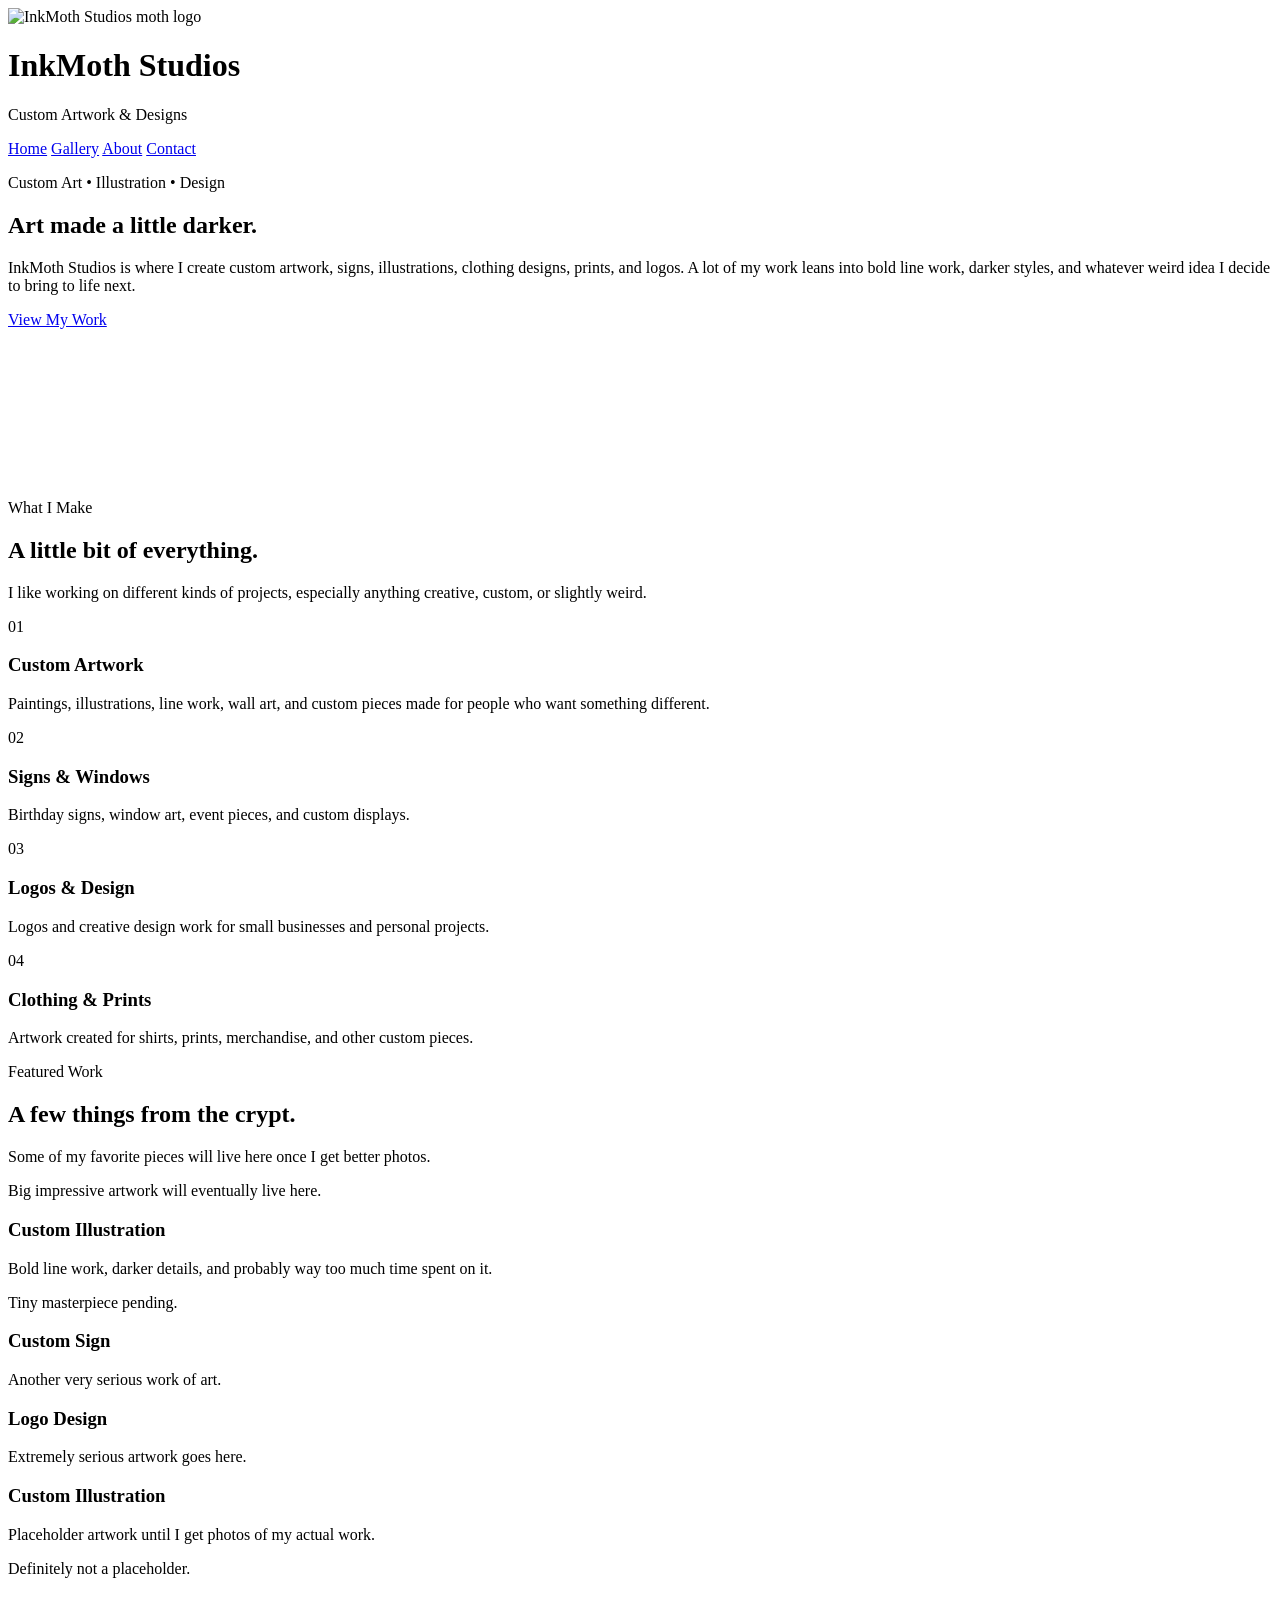
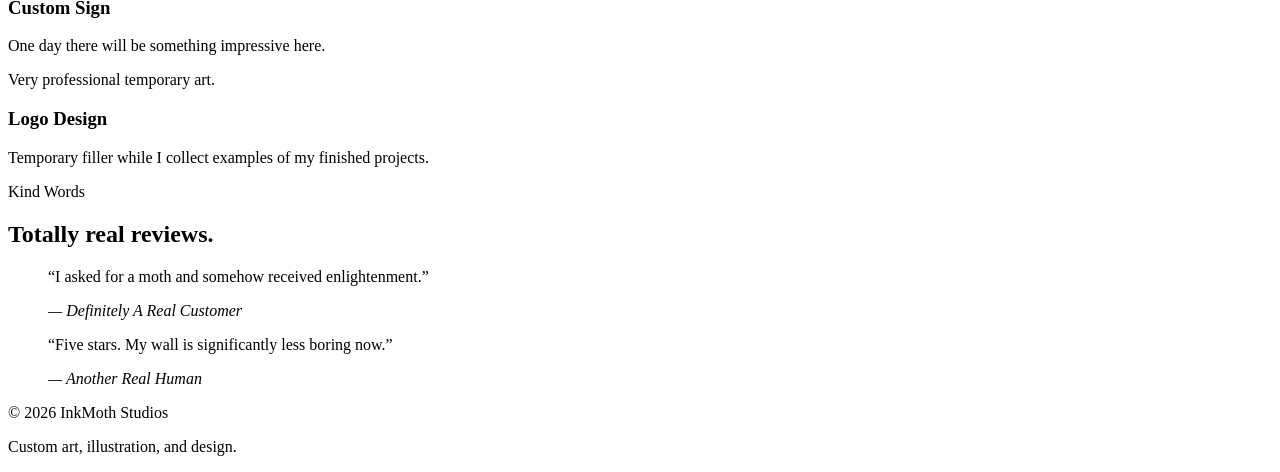
==== index.html @ b652f03f "Rename Index.html to index.html" ====
<!DOCTYPE html>
<html lang="en">

<head>
  <meta charset="UTF-8">
  <meta name="viewport" content="width=device-width, initial-scale=1.0">

  <title>InkMoth Studios</title>

  <link rel="stylesheet" href="css/styles.css">
</head>

<body>

  <header class="site-header">

 <div class="logo-area">

  <img src="images/Big Moth.png"
       alt="InkMoth Studios moth logo"
       class="logo-image">

  <div class="logo-text">
    <h1>InkMoth Studios</h1>
    <p>Custom Artwork &amp; Designs</p>
  </div>

</div>

    <nav class="main-nav">
      <a href="Index1.html">Home</a>
      <a href="gallery.html">Gallery</a>
      <a href="about.html">About</a>
      <a href="#">Contact</a>
    </nav>

  </header>


  <main>

    <section class="hero">

      <div class="hero-text">

        <p class="eyebrow">
          Custom Art • Illustration • Design
        </p>

        <h2>Art made a little darker.</h2>

        <p>
          InkMoth Studios is where I create custom artwork, signs,
          illustrations, clothing designs, prints, and logos.
          A lot of my work leans into bold line work, darker styles,
          and whatever weird idea I decide to bring to life next.
        </p>

        <a class="button" href="gallery.html">
          View My Work
        </a>

      </div>


      <div class="hero-image">

        <video class="hero-video" autoplay muted loop playsinline>
          <source src="images/inkmoth_animation.mp4" type="video/mp4">
          Your browser does not support the video tag.
        </video>

      </div>

    </section>

<section class="services">

  <div class="section-heading">
    <p class="eyebrow">What I Make</p>
    <h2>A little bit of everything.</h2>
    <p>
      I like working on different kinds of projects,
      especially anything creative, custom, or slightly weird.
    </p>
  </div>

  <div class="creative-services">

    <article class="service-large">
      <p class="service-number">01</p>
      <h3>Custom Artwork</h3>
      <p>
        Paintings, illustrations, line work, wall art,
        and custom pieces made for people who want something different.
      </p>
    </article>

    <div class="service-stack">

      <article class="service-small">
        <p class="service-number">02</p>
        <h3>Signs &amp; Windows</h3>
        <p>
          Birthday signs, window art, event pieces, and custom displays.
        </p>
      </article>

      <article class="service-small">
        <p class="service-number">03</p>
        <h3>Logos &amp; Design</h3>
        <p>
          Logos and creative design work for small businesses and personal projects.
        </p>
      </article>

    </div>

    <article class="service-tall">
      <p class="service-number">04</p>
      <h3>Clothing &amp; Prints</h3>
      <p>
        Artwork created for shirts, prints, merchandise,
        and other custom pieces.
      </p>
    </article>

  </div>

</section>

    <section class="featured-work">

  <div class="section-heading">
    <p class="eyebrow">Featured Work</p>
    <h2>A few things from the crypt.</h2>
    <p>
      Some of my favorite pieces will live here once I get better photos.
    </p>
  </div>

  <div class="featured-layout">

    <article class="featured-large">
      <div class="placeholder-image">
        Big impressive artwork will eventually live here.
      </div>

      <h3>Custom Illustration</h3>

      <p>
        Bold line work, darker details, and probably way too much time spent on it.
      </p>
    </article>


    <div class="featured-side">

      <article class="featured-small">
        <div class="placeholder-image">
          Tiny masterpiece pending.
        </div>

        <h3>Custom Sign</h3>
      </article>


      <article class="featured-small">
        <div class="placeholder-image">
          Another very serious work of art.
        </div>

        <h3>Logo Design</h3>
      </article>

    </div>

  </div>

</section>

      <div class="work-grid">

        <article class="work-card">

          <div class="placeholder-image">
            Extremely serious artwork goes here.
          </div>

          <h3>Custom Illustration</h3>

          <p>
            Placeholder artwork until I get
            photos of my actual work.
          </p>

        </article>


        <article class="work-card">

          <div class="placeholder-image">
            Definitely not a placeholder.
          </div>

          <h3>Custom Sign</h3>

          <p>
            One day there will be something
            impressive here.
          </p>

        </article>


        <article class="work-card">

          <div class="placeholder-image">
            Very professional temporary art.
          </div>

          <h3>Logo Design</h3>

          <p>
            Temporary filler while I collect
            examples of my finished projects.
          </p>

        </article>

      </div>


    <section class="reviews">

      <div class="section-heading">

        <p class="eyebrow">Kind Words</p>

        <h2>Totally real reviews.</h2>

      </div>


      <div class="review-grid">

        <blockquote>

          <p>
            “I asked for a moth and somehow
            received enlightenment.”
          </p>

          <cite>
            — Definitely A Real Customer
          </cite>

        </blockquote>


        <blockquote>

          <p>
            “Five stars. My wall is significantly
            less boring now.”
          </p>

          <cite>
            — Another Real Human
          </cite>

        </blockquote>

      </div>

    </section>

  </main>


  <footer class="site-footer">

    <p>
      © 2026 InkMoth Studios
    </p>

    <p>
      Custom art, illustration, and design.
    </p>

  </footer>

</body>

</html>
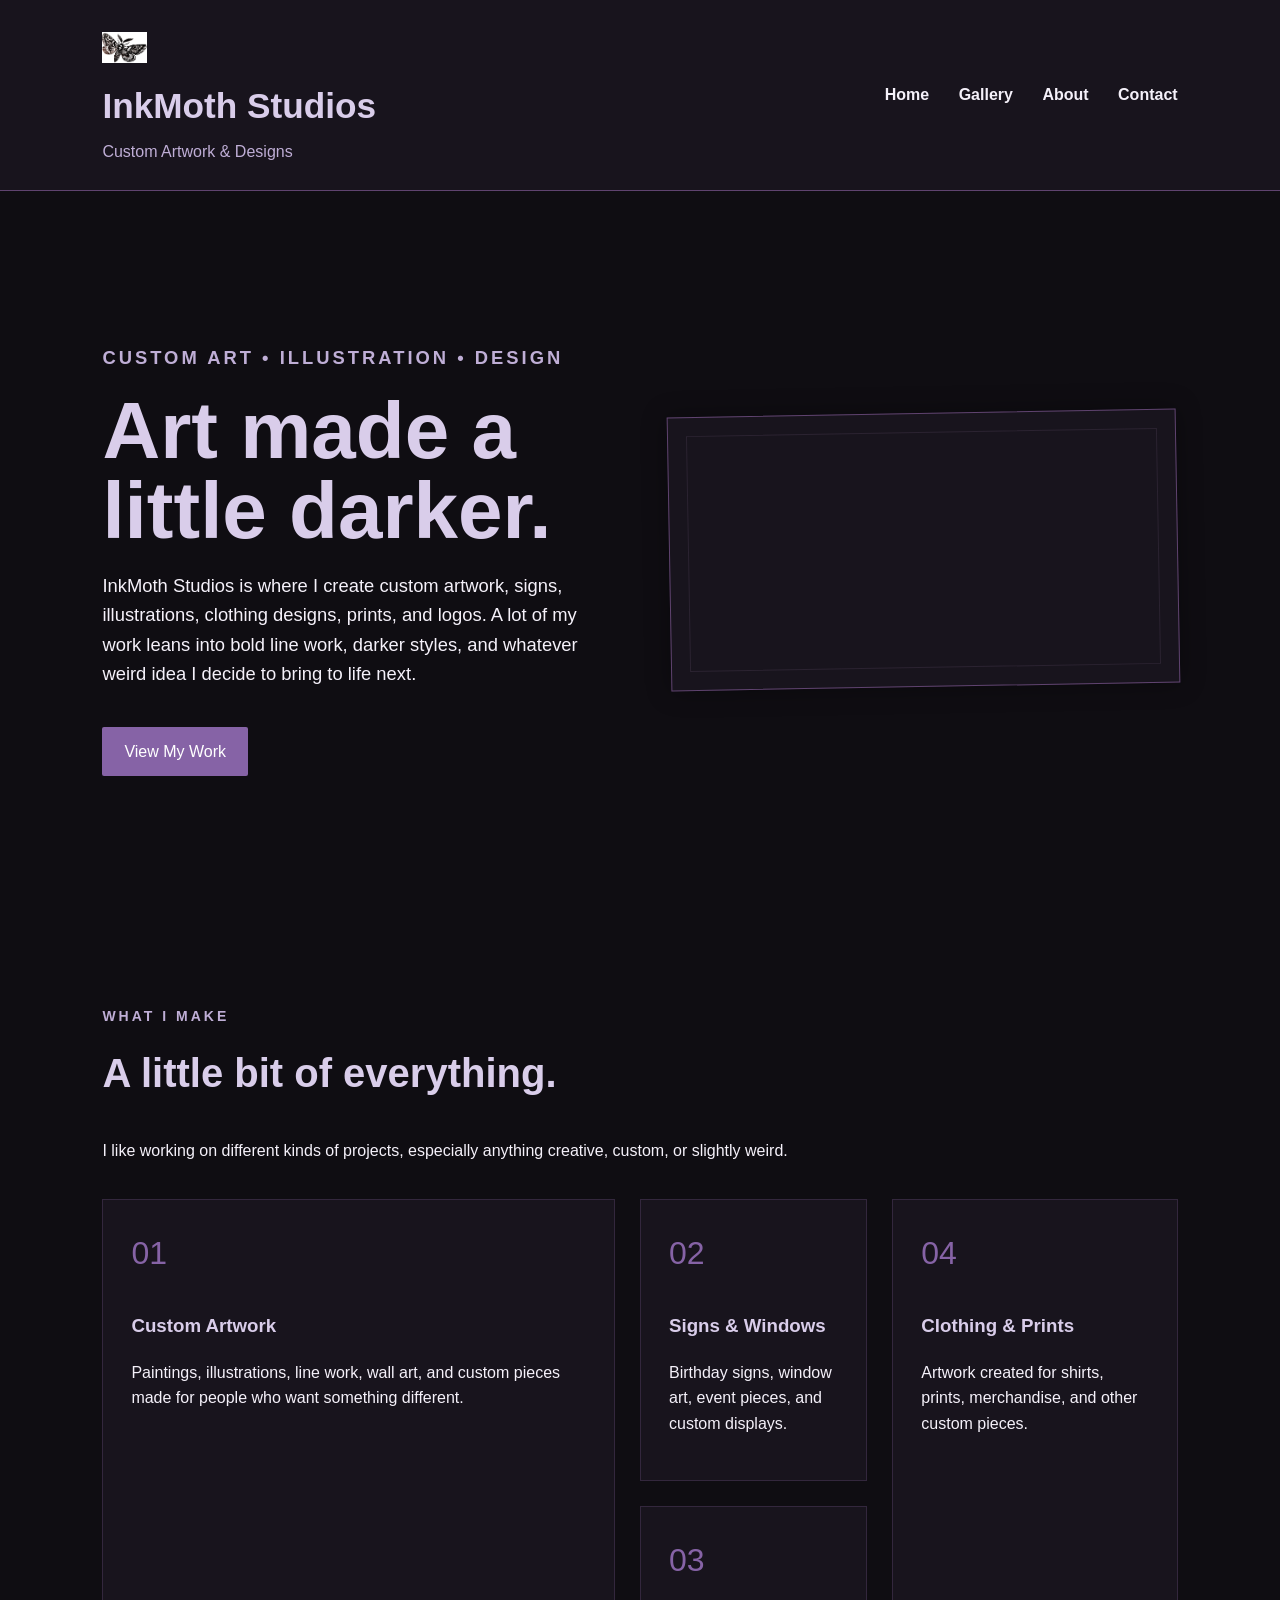
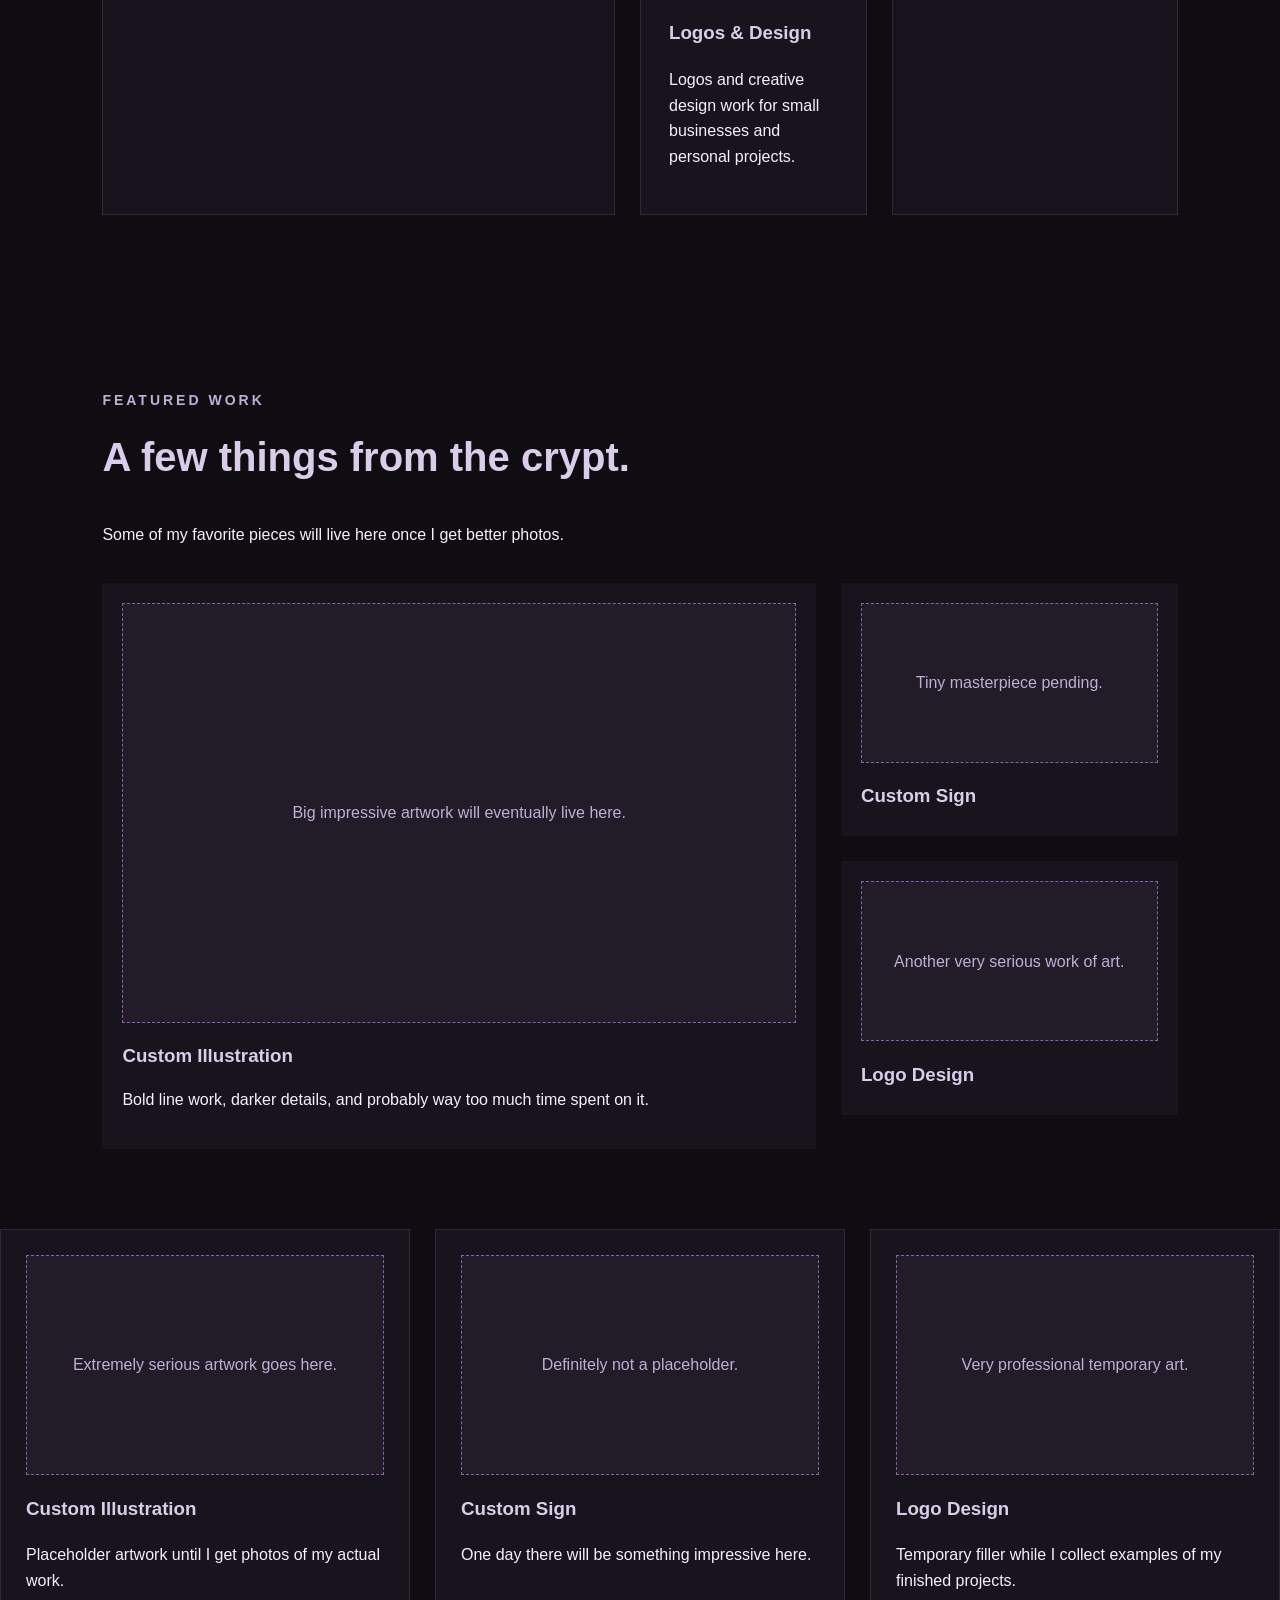
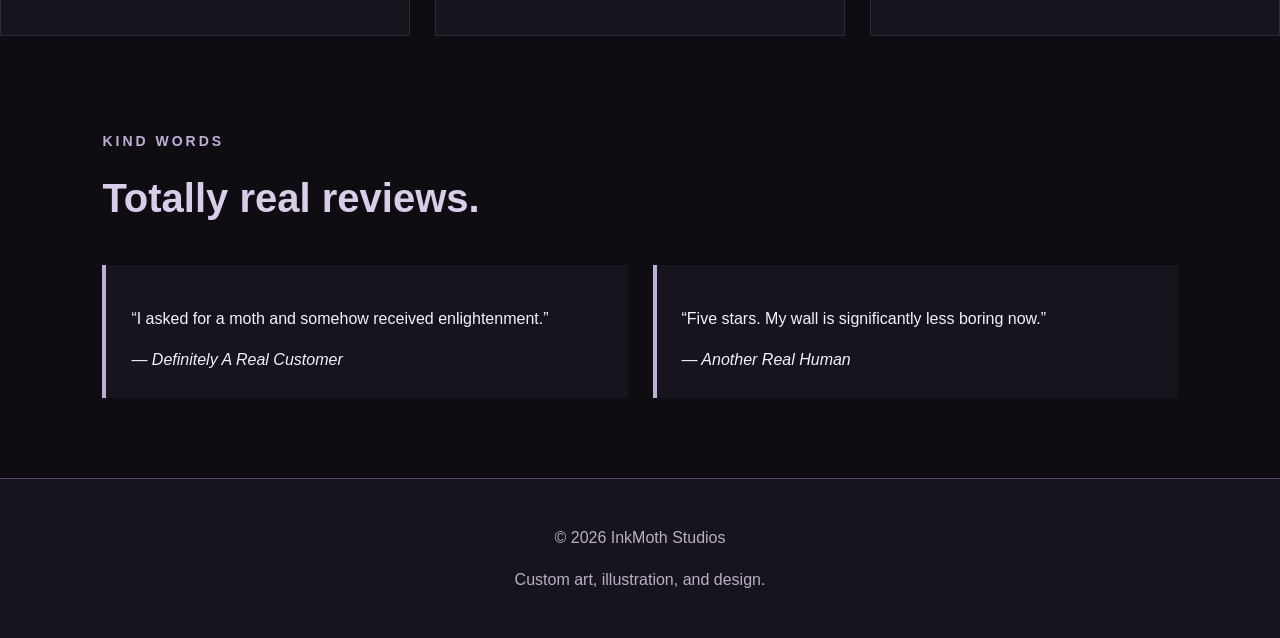
==== commit 0dbd1e88: "Refactor index.html with corrected paths Updated HTML structure and fixed image/video paths." ====
--- a/index.html
+++ b/index.html
@@ -7,7 +7,7 @@
 
   <title>InkMoth Studios</title>
 
-  <link rel="stylesheet" href="css/styles.css">
+  <link rel="stylesheet" href="styles.css">
 </head>
 
 <body>
@@ -16,7 +16,7 @@
 
  <div class="logo-area">
 
-  <img src="images/Big Moth.png"
+ <img src="Big Moth.png"
        alt="InkMoth Studios moth logo"
        class="logo-image">
 
@@ -66,7 +66,7 @@
       <div class="hero-image">
 
         <video class="hero-video" autoplay muted loop playsinline>
-          <source src="images/inkmoth_animation.mp4" type="video/mp4">
+         <source src="inkmoth_animation.mp4" type="video/mp4">
           Your browser does not support the video tag.
         </video>
 
--- a/styles.css
+++ b/styles.css
@@ -0,0 +1,363 @@
+* {
+  box-sizing: border-box;
+}
+
+body {
+  margin: 0;
+  background: #0f0d12;
+  color: #f5f1fa;
+  font-family: Arial, Helvetica, sans-serif;
+  line-height: 1.6;
+}
+
+.site-header {
+  display: flex;
+  justify-content: space-between;
+  align-items: center;
+  padding: 25px 8%;
+  background: #18141d;
+  border-bottom: 1px solid #5f436f;
+}
+
+.logo-area h1,
+.logo-area p {
+  margin: 0;
+}
+
+.logo-area h1 {
+  color: #d9cdea;
+  font-size: 2.2rem;
+}
+
+.logo-area p {
+  color: #bfaed6;
+  margin-top: 5px;
+}
+
+.logo-image {
+  width: 45px;
+  height: 45px;
+  object-fit: contain;
+}
+.main-nav a {
+  color: #f5f1fa;
+  text-decoration: none;
+  margin-left: 25px;
+  font-weight: bold;
+}
+
+.main-nav a:hover {
+  color: #bfaed6;
+}
+
+.hero {
+  display: flex;
+  gap: 60px;
+  align-items: center;
+  padding: 90px 8%;
+  min-height: 80vh;
+}
+
+.hero-text {
+  width: 50%;
+}
+
+.hero-image {
+  width: 50%;
+  background: #18141d;
+  border: 1px solid #5f436f;
+  padding: 18px;
+  transform: rotate(-1deg);
+  box-shadow: 0 0 25px rgba(0, 0, 0, 0.35);
+}
+
+.hero h2 {
+  font-size: 5rem;
+  line-height: 1;
+  margin: 10px 0 20px;
+  color: #d9cdea;
+}
+
+.eyebrow {
+  color: #bfaed6;
+  text-transform: uppercase;
+  letter-spacing: 3px;
+  font-weight: bold;
+  font-size: 14px;
+}
+
+.hero p {
+  max-width: 580px;
+  font-size: 1.15rem;
+}
+
+.button {
+  display: inline-block;
+  margin-top: 20px;
+  padding: 12px 22px;
+  background: #8663a6;
+  color: white;
+  text-decoration: none;
+  border-radius: 2px;
+}
+
+.button:hover {
+  background: #a688c2;
+  color: #111;
+}
+
+.hero-video,
+.hero-gif {
+  width: 100%;
+  display: block;
+  border: 1px solid #2b2331;
+}
+
+.services,
+.featured-work,
+.reviews {
+  padding: 80px 8%;
+}
+
+.section-heading {
+  margin-bottom: 35px;
+  max-width: 700px;
+}
+
+.section-heading h2 {
+  color: #d9cdea;
+  font-size: 2.5rem;
+  margin-top: 10px;
+}
+
+.service-grid,
+.work-grid,
+.review-grid {
+  display: flex;
+  gap: 25px;
+}
+
+.service-card,
+.work-card,
+blockquote {
+  flex: 1;
+  background: #18141d;
+  padding: 25px;
+}
+
+.service-card {
+  border-top: 4px solid #8663a6;
+}
+
+.work-card {
+  border: 1px solid #31273a;
+}
+
+blockquote {
+  margin: 0;
+  border-left: 4px solid #bfaed6;
+}
+
+.placeholder-image {
+  min-height: 220px;
+  background: #221c28;
+  border: 1px dashed #8663a6;
+  color: #bfaed6;
+  display: flex;
+  align-items: center;
+  justify-content: center;
+  text-align: center;
+  padding: 20px;
+  margin-bottom: 15px;
+}
+
+h2,
+h3 {
+  color: #d9cdea;
+}
+
+.site-footer {
+  padding: 30px;
+  background: #18141d;
+  text-align: center;
+  color: #b9b0c4;
+  border-top: 1px solid #5f436f;
+}
+.featured-layout {
+  display: flex;
+  gap: 25px;
+}
+
+.featured-large {
+  flex: 2;
+}
+
+.featured-side {
+  flex: 1;
+  display: flex;
+  flex-direction: column;
+  gap: 25px;
+}
+
+.featured-large,
+.featured-small {
+  background: #18141d;
+  padding: 20px;
+}
+
+.featured-large .placeholder-image {
+  min-height: 420px;
+}
+
+.featured-small .placeholder-image {
+  min-height: 160px;
+}
+
+.featured-large h3,
+.featured-small h3 {
+  color: #d9cdea;
+  margin-bottom: 5px;
+}
+
+.about-hero {
+  display: flex;
+  gap: 60px;
+  align-items: center;
+  padding: 90px 8%;
+}
+
+.about-text,
+.about-image {
+  width: 50%;
+}
+
+.about-text h2 {
+  color: #d9cdea;
+  font-size: 4rem;
+  line-height: 1.1;
+}
+
+.about-details {
+  display: flex;
+  gap: 25px;
+  padding: 20px 8% 80px;
+}
+
+.about-card {
+  flex: 1;
+  background: #18141d;
+  border-top: 4px solid #8663a6;
+  padding: 28px;
+}
+
+.about-card h3 {
+  color: #d9cdea;
+}
+
+.creative-services {
+  display: flex;
+  gap: 25px;
+  align-items: stretch;
+}
+
+.service-large,
+.service-small,
+.service-tall {
+  background: #18141d;
+  border: 1px solid #33273d;
+  padding: 28px;
+}
+
+.service-large {
+  flex: 2;
+}
+
+.service-stack {
+  flex: 1;
+  display: flex;
+  flex-direction: column;
+  gap: 25px;
+}
+
+.service-small {
+  flex: 1;
+}
+
+.service-tall {
+  flex: 1;
+}
+
+.service-number {
+  color: #8663a6;
+  font-size: 2rem;
+  margin-top: 0;
+}
+
+.service-large h3,
+.service-small h3,
+.service-tall h3 {
+  color: #d9cdea;
+  margin-top: 10px;
+}
+
+.gallery-intro {
+  padding: 80px 8% 30px;
+  max-width: 850px;
+}
+
+.gallery-intro h2 {
+  color: #d9cdea;
+  font-size: 4rem;
+  line-height: 1.1;
+  margin: 10px 0;
+}
+
+.gallery-feature {
+  display: flex;
+  gap: 25px;
+  padding: 30px 8%;
+}
+
+.gallery-big {
+  flex: 2;
+  background: #18141d;
+  padding: 20px;
+}
+
+.gallery-side {
+  flex: 1;
+  display: flex;
+  flex-direction: column;
+  gap: 25px;
+}
+
+.gallery-small {
+  background: #18141d;
+  padding: 20px;
+}
+
+.gallery-big .placeholder-image {
+  min-height: 420px;
+}
+
+.gallery-small .placeholder-image {
+  min-height: 160px;
+}
+
+.gallery-row {
+  display: flex;
+  gap: 25px;
+  padding: 25px 8% 80px;
+}
+
+.gallery-card {
+  flex: 1;
+  background: #18141d;
+  padding: 20px;
+}
+
+.gallery-big h3,
+.gallery-small h3,
+.gallery-card h3 {
+  color: #d9cdea;
+}
